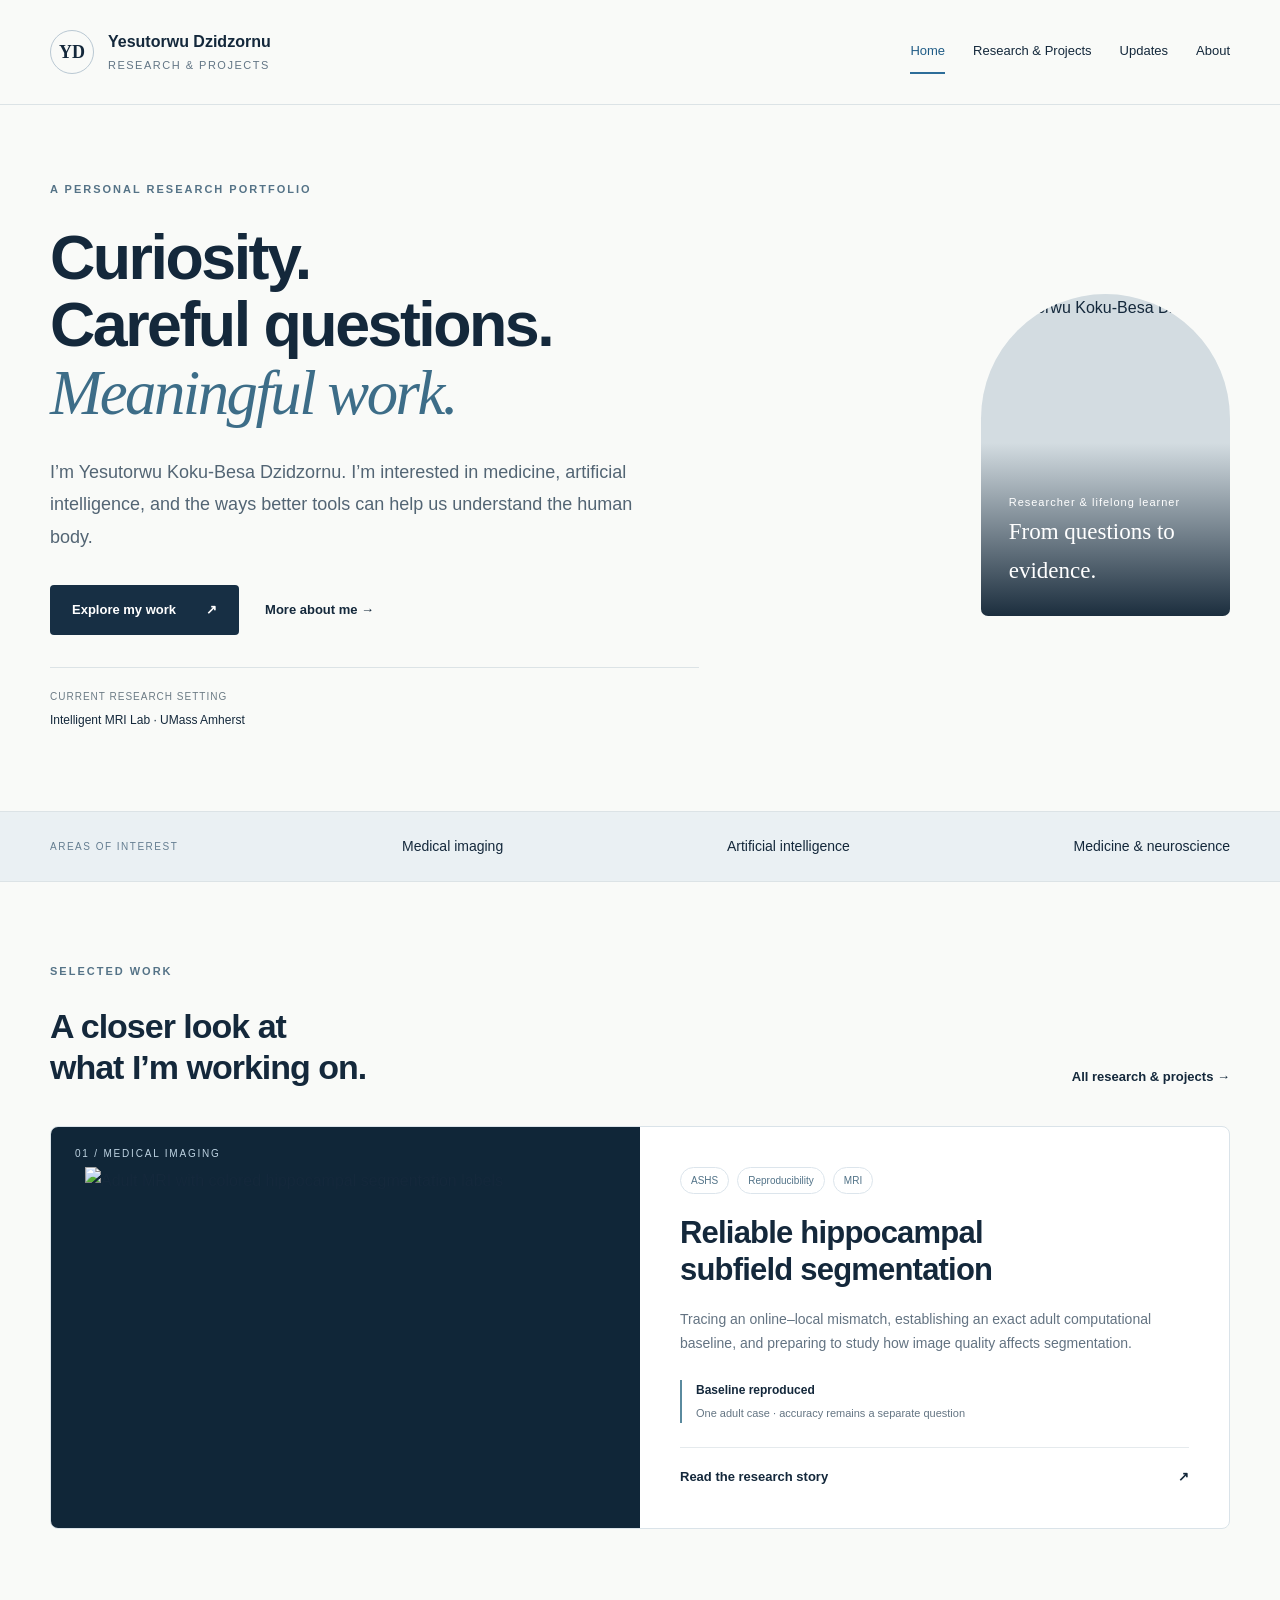
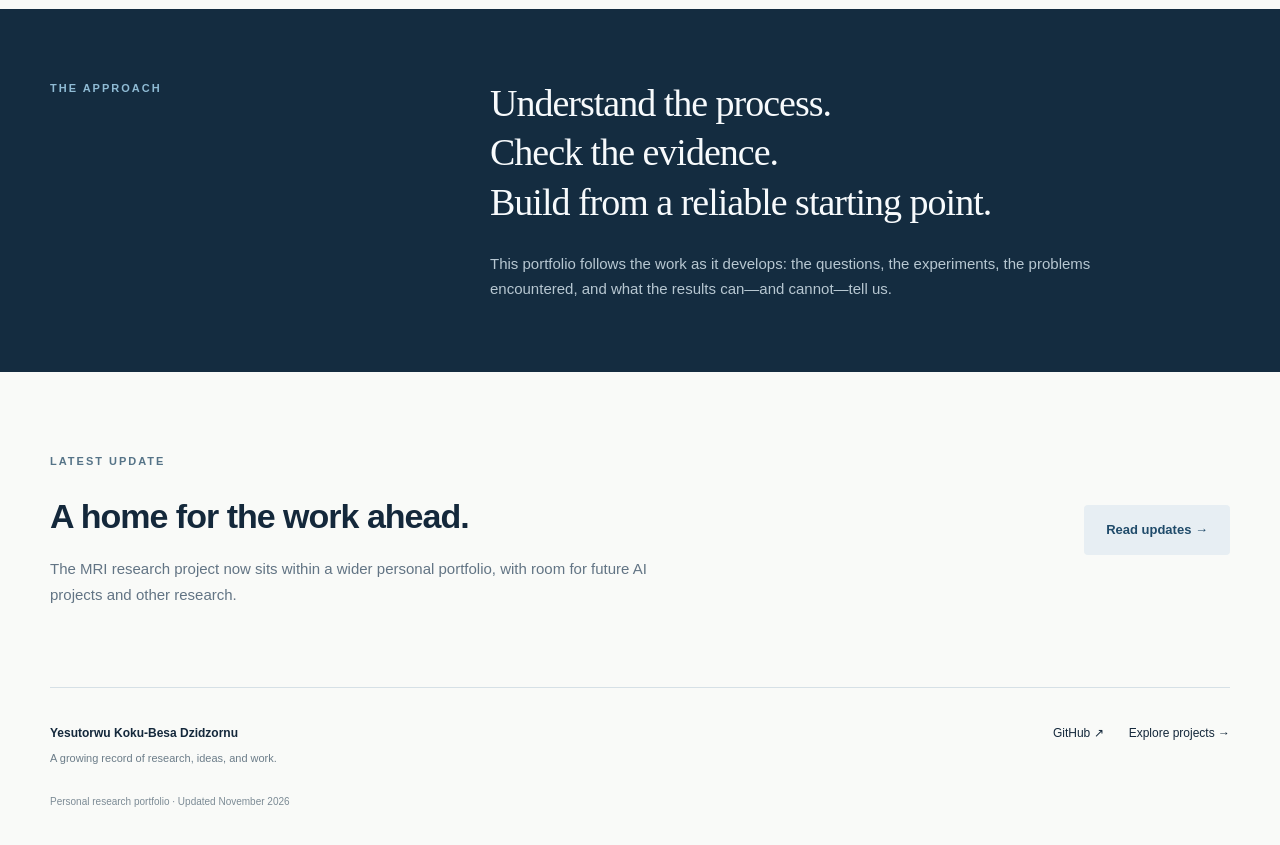
==== index.html @ c75ca109 "Publish personal research hub with projects, updates and biography" ====
<!doctype html><html lang="en"><head><meta charset="utf-8"><meta name="viewport" content="width=device-width,initial-scale=1"><title>Research & Projects | Yesutorwu Dzidzornu</title><meta name="description" content="Research and projects by Yesutorwu Koku-Besa Dzidzornu. Exploring medical imaging, computational reproducibility, and artificial intelligence."><link rel="stylesheet" href="assets/style.css"><link rel="icon" href="assets/icon.svg"><link rel="canonical" href="https://yesutorwu.github.io/"><meta property="og:title" content="Research & Projects | Yesutorwu Dzidzornu"><meta property="og:description" content="A personal home for research, projects, and progress."><meta property="og:type" content="website"><meta property="og:url" content="https://yesutorwu.github.io/"><meta property="og:image" content="https://yesutorwu.github.io/mri-segmentation-research/assets/images/yesutorwu-portrait.png"></head><body><a class="skip" href="#main">Skip to content</a><header><div class="wrap nav"><a class="brand" href="index.html"><span class="mark">YD</span><span>Yesutorwu Dzidzornu<small>Research & Projects</small></span></a><nav aria-label="Main navigation"><a href="index.html" aria-current="page">Home</a><a href="projects.html">Research & Projects</a><a href="updates.html">Updates</a><a href="about.html">About</a></nav></div></header><main id="main"><section class="wrap hero"><div><p class="eyebrow">A PERSONAL RESEARCH PORTFOLIO</p><h1>Curiosity.<br>Careful questions.<br><em>Meaningful work.</em></h1><p class="intro">I’m Yesutorwu Koku-Besa Dzidzornu. I’m interested in medicine, artificial intelligence, and the ways better tools can help us understand the human body.</p><div class="buttons"><a class="button" href="projects.html">Explore my work <span>↗</span></a><a class="text-link" href="about.html">More about me →</a></div><div class="affiliation"><span>Current research setting</span>Intelligent MRI Lab · UMass Amherst</div></div><figure class="portrait"><img src="https://yesutorwu.github.io/mri-segmentation-research/assets/images/yesutorwu-portrait.png" width="914" height="1180" alt="Yesutorwu Koku-Besa Dzidzornu"><figcaption><span>Researcher & lifelong learner</span><strong>From questions to evidence.</strong></figcaption></figure></section><div class="interest-strip"><div class="wrap"><span>AREAS OF INTEREST</span><b>Medical imaging</b><b>Artificial intelligence</b><b>Medicine & neuroscience</b></div></div><section class="wrap section"><div class="section-head"><div><p class="eyebrow">SELECTED WORK</p><h2>A closer look at<br>what I’m working on.</h2></div><a class="text-link" href="projects.html">All research & projects →</a></div><article class="project"><a class="project-image" href="https://yesutorwu.github.io/mri-segmentation-research/" aria-label="Explore the MRI segmentation research project"><img src="https://yesutorwu.github.io/mri-segmentation-research/assets/images/adult_t2_labels.png" alt="Adult MRI with colored hippocampal segmentation labels" width="750" height="460" loading="lazy"><span>01 / MEDICAL IMAGING</span></a><div class="project-copy"><div class="tags"><span>ASHS</span><span>Reproducibility</span><span>MRI</span></div><h3><a href="https://yesutorwu.github.io/mri-segmentation-research/">Reliable hippocampal<br>subfield segmentation</a></h3><p>Tracing an online–local mismatch, establishing an exact adult computational baseline, and preparing to study how image quality affects segmentation.</p><div class="result"><strong>Baseline reproduced</strong><span>One adult case · accuracy remains a separate question</span></div><a class="text-link" href="https://yesutorwu.github.io/mri-segmentation-research/">Read the research story <span>↗</span></a></div></article></section><section class="note-band"><div class="wrap note-grid"><p class="eyebrow">THE APPROACH</p><div><h2>Understand the process.<br>Check the evidence.<br>Build from a reliable starting point.</h2><p>This portfolio follows the work as it develops: the questions, the experiments, the problems encountered, and what the results can—and cannot—tell us.</p></div></div></section><section class="wrap section latest"><div><p class="eyebrow">LATEST UPDATE</p><h2>A home for the work ahead.</h2><p>The MRI research project now sits within a wider personal portfolio, with room for future AI projects and other research.</p></div><a class="button light" href="updates.html">Read updates →</a></section></main><footer class="wrap"><div><strong>Yesutorwu Koku-Besa Dzidzornu</strong><p>A growing record of research, ideas, and work.</p></div><div><a href="https://github.com/yesutorwu">GitHub ↗</a><a href="projects.html">Explore projects →</a></div><small>Personal research portfolio · Updated November 2026</small></footer></body></html>
---- assets/style.css ----
*{box-sizing:border-box}html{scroll-behavior:smooth}body{margin:0;background:#f9faf8;color:#14283b;font-family:Inter,-apple-system,BlinkMacSystemFont,"Segoe UI",sans-serif;line-height:1.7}a{color:inherit;text-decoration:none}a:hover{color:#286b9c}a:focus-visible{outline:3px solid #2b7fbd;outline-offset:5px}img{display:block;max-width:100%;height:auto}h1,h2,h3,p,figure{margin:0}p+p{margin-top:18px}.wrap{width:min(1180px,calc(100% - 64px));margin:auto}header{background:#f9faf8;border-bottom:1px solid #dce3e6}.nav{display:flex;justify-content:space-between;align-items:center;gap:30px;min-height:104px}.brand{display:flex;align-items:center;gap:14px;font-weight:650;line-height:1.35}.brand small{display:block;font-size:11px;letter-spacing:1.5px;text-transform:uppercase;font-weight:400;margin-top:6px;color:#627585}.mark{display:grid;place-items:center;width:44px;height:44px;border:1px solid #b9c8d3;border-radius:50%;font-family:Georgia,serif;font-size:18px}nav{display:flex;gap:28px;font-size:13px}nav a{padding:10px 0}nav a[aria-current]{border-bottom:2px solid #2d6d99;color:#205c86}.skip{position:absolute;top:-80px;background:white;padding:12px;z-index:5}.skip:focus{top:5px}.eyebrow{font-size:11px;letter-spacing:2px;font-weight:650;color:#557387;margin-bottom:25px}h1{font-size:clamp(40px,4.9vw,68px);line-height:1.08;letter-spacing:-2.5px;font-weight:550}h1 em{font-family:Georgia,serif;font-weight:400;color:#3d6d88}h2{font-size:34px;font-weight:550;letter-spacing:-1px;line-height:1.2}h3{font-size:31px;font-weight:550;letter-spacing:-.8px;line-height:1.2}.intro{font-size:18px;color:#536574;max-width:590px;line-height:1.8;margin-top:28px}.hero{display:grid;grid-template-columns:1.25fr .85fr;gap:90px;align-items:center;padding:75px 0 80px}.portrait{position:relative;max-width:440px;justify-self:end;overflow:hidden;border-radius:140px 140px 8px 8px;background:#d3dce1}.portrait img{width:100%}.portrait figcaption{position:absolute;bottom:0;left:0;right:0;background:linear-gradient(transparent,rgba(12,31,48,.92));padding:50px 28px 26px;color:#fff}.portrait figcaption span{display:block;font-size:11px;letter-spacing:1px}.portrait figcaption strong{font-weight:500;font-family:Georgia,serif;font-size:23px}.buttons{display:flex;align-items:center;gap:26px;margin:32px 0}.button{display:inline-flex;gap:30px;align-items:center;background:#172f44;color:white;padding:14px 22px;border-radius:4px;font-size:13px;font-weight:600}.button:hover{background:#286b9c;color:white}.text-link{font-size:13px;font-weight:650;display:inline-block}.affiliation{border-top:1px solid #dce3e6;padding-top:20px;font-size:12px}.affiliation span{display:block;font-size:10px;color:#6c7b85;letter-spacing:1px;text-transform:uppercase;margin-bottom:5px}.interest-strip{background:#eaf0f3;border-top:1px solid #dce3e6;border-bottom:1px solid #dce3e6}.interest-strip .wrap{display:flex;align-items:center;justify-content:space-between;gap:20px;padding-block:23px}.interest-strip span{font-size:10px;letter-spacing:1.5px;color:#647d90}.interest-strip b{font-size:14px;font-weight:500}.section{padding-top:80px;padding-bottom:80px}.section-head{display:flex;justify-content:space-between;align-items:end;margin-bottom:38px}.project{display:grid;grid-template-columns:1fr 1fr;border:1px solid #dae3e9;border-radius:8px;overflow:hidden;background:white}.project-image{position:relative;display:flex;align-items:center;background:#102638;padding:34px}.project-image img{width:100%;height:auto;max-height:370px;object-fit:contain}.project-image>span{position:absolute;top:18px;left:24px;font-size:10px;letter-spacing:1.8px;color:#bdd2e1}.project-copy{padding:40px}.tags{display:flex;flex-wrap:wrap;gap:8px;margin-bottom:20px}.tags span{padding:4px 10px;border:1px solid #dce5ec;border-radius:20px;font-size:10px;color:#527388}.project-copy p{font-size:14px;margin-top:20px;color:#637382}.result{border-left:2px solid #5a8a9e;padding-left:14px;margin:24px 0}.result strong{display:block;font-size:12px;font-weight:600}.result span{display:block;font-size:11px;color:#647583;margin-top:4px}.project-copy .text-link{display:flex;justify-content:space-between;border-top:1px solid #e5eaed;padding-top:18px}.note-band{background:#142c40;color:#f7fafc;padding:70px 0}.note-grid{display:grid;grid-template-columns:1fr 2fr;gap:70px}.note-band .eyebrow{color:#8fbbd4}.note-band h2{font-family:Georgia,serif;font-weight:400;font-size:38px;line-height:1.3}.note-band p:not(.eyebrow){color:#b7c7d1;margin-top:24px;max-width:650px;font-size:15px}.latest{display:flex;align-items:center;justify-content:space-between;gap:50px}.latest p:not(.eyebrow){max-width:650px;margin-top:20px;color:#627484;font-size:15px}.button.light{background:#e7eef3;color:#204b6a;white-space:nowrap}footer{border-top:1px solid #d6e0e6;padding:35px 0;display:grid;grid-template-columns:1fr auto;gap:25px;font-size:12px}footer p{font-size:11px;color:#6c7d89;margin-top:5px}footer a{margin-left:25px}footer small{grid-column:1/-1;font-size:10px;color:#7c8b95}.page-head{padding-top:75px;padding-bottom:20px}.projects-list{padding-top:40px}.future{display:flex;gap:32px;align-items:center;border-top:1px solid #dbe3e9;margin-top:60px;padding-top:35px}.future-number{font-size:10px;letter-spacing:2px;color:#678195}.future h2{font-size:25px}.future p{color:#697b88;font-size:14px;max-width:720px;margin-top:12px}.future-arrow{font-size:36px;margin-left:auto;color:#8ea5b4}.about-grid{display:grid;grid-template-columns:.9fr 1.1fr;gap:85px;align-items:start}.about-grid .portrait{justify-self:start}.about-grid p:not(.intro):not(.eyebrow){margin-top:22px;color:#627484;font-size:15px}.about-grid .text-link{margin-top:28px}.facts{display:grid;grid-template-columns:repeat(3,1fr);border-top:1px solid #d6e0e6;padding-top:35px;padding-bottom:65px;gap:35px}.facts span{font-size:10px;letter-spacing:1.5px;color:#688094}.facts h2{font-size:23px;margin:15px 0}.facts p{color:#617684;font-size:14px}.updates{padding:30px 0 80px}.updates article{display:grid;grid-template-columns:200px 1fr;gap:50px;border-top:1px solid #d6e0e6;padding:38px 0}.date{font-size:11px;letter-spacing:1px}.date span{display:block;color:#7e929f;font-size:9px;margin-top:10px}.updates h2{font-size:28px}.updates p{margin-top:20px;font-size:15px;color:#617584;max-width:750px}.updates .text-link{margin-top:22px}@media(max-width:850px){.wrap{width:calc(100% - 40px)}.nav{flex-wrap:wrap;gap:10px;padding:20px 0}nav{width:100%;justify-content:space-between;gap:12px;font-size:12px}.hero{gap:35px;padding:45px 0 55px}.hero h1{font-size:46px}.intro{font-size:16px}.buttons{flex-wrap:wrap;gap:15px}.portrait{border-radius:80px 80px 6px 6px}.project-copy{padding:25px}h3{font-size:25px}.project-image{padding:20px}.note-grid{gap:30px;grid-template-columns:.7fr 2fr}.about-grid{gap:35px}.interest-strip .wrap{flex-wrap:wrap}.interest-strip span{width:100%}.latest{align-items:start;flex-direction:column;gap:25px}}@media(max-width:580px){h1{font-size:45px;letter-spacing:-1.5px}.hero{grid-template-columns:1fr}.hero h1{font-size:48px}.portrait{max-width:340px;justify-self:center;width:100%}.hero .portrait{margin-top:10px}.section{padding-top:50px;padding-bottom:50px}h2{font-size:29px}.section-head{display:block}.section-head>a{margin-top:20px}.project{grid-template-columns:1fr}.project-image{min-height:250px;padding:35px 25px 20px}.project-image img{max-height:280px}.project-copy{padding:28px}.interest-strip b{font-size:12px}.note-grid{grid-template-columns:1fr;gap:10px}.note-band{padding:45px 0}.note-band h2{font-size:29px}.note-band .eyebrow{margin-bottom:10px}.about-grid{grid-template-columns:1fr}.about-grid .portrait{max-width:280px;justify-self:center}.facts{grid-template-columns:1fr;gap:30px}.facts>div{border-bottom:1px solid #d6e0e6;padding-bottom:20px}.updates article{grid-template-columns:1fr;gap:18px}.date span{display:inline-block;margin:0 0 0 15px}.updates h2{font-size:25px}.future{align-items:start;gap:15px}.future-number{padding-top:8px}.future-arrow{display:none}.page-head{padding-top:45px}footer{grid-template-columns:1fr}footer a{margin:0 25px 0 0}}@media(prefers-reduced-motion:reduce){html{scroll-behavior:auto}}
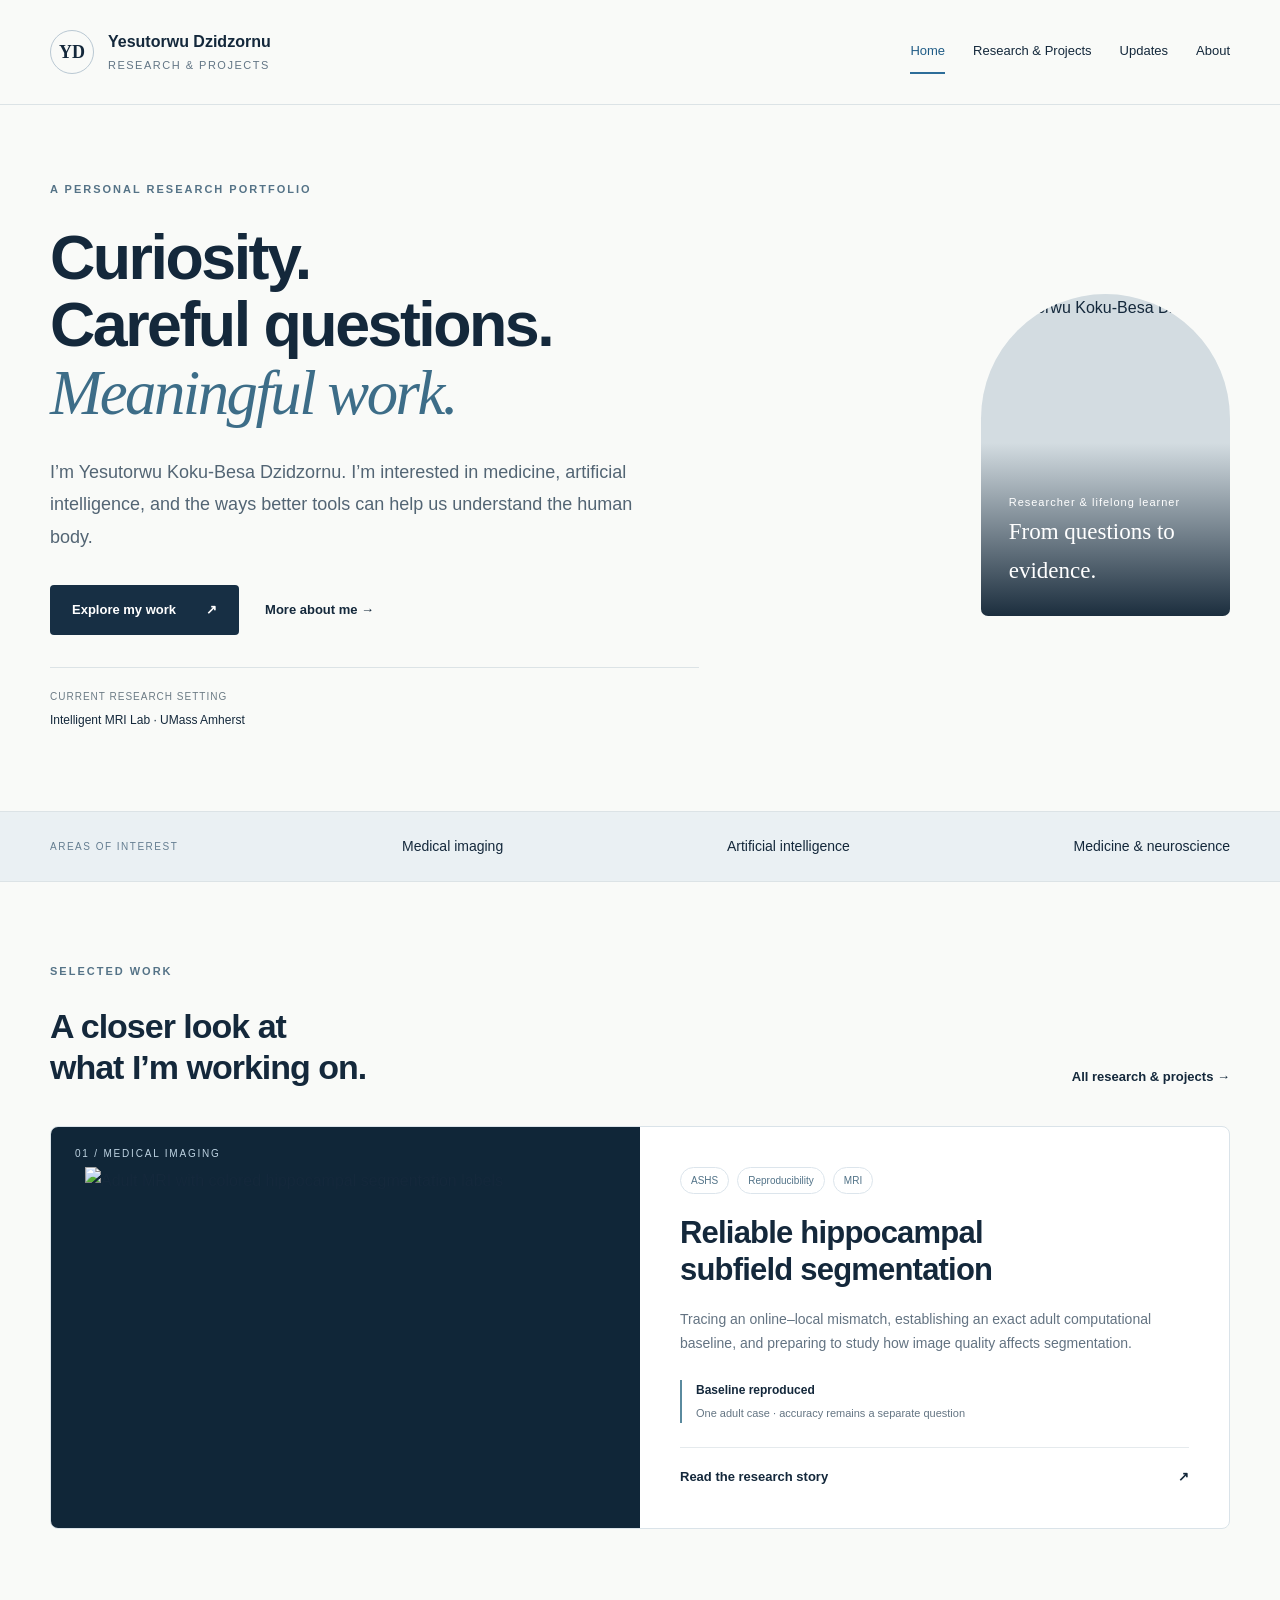
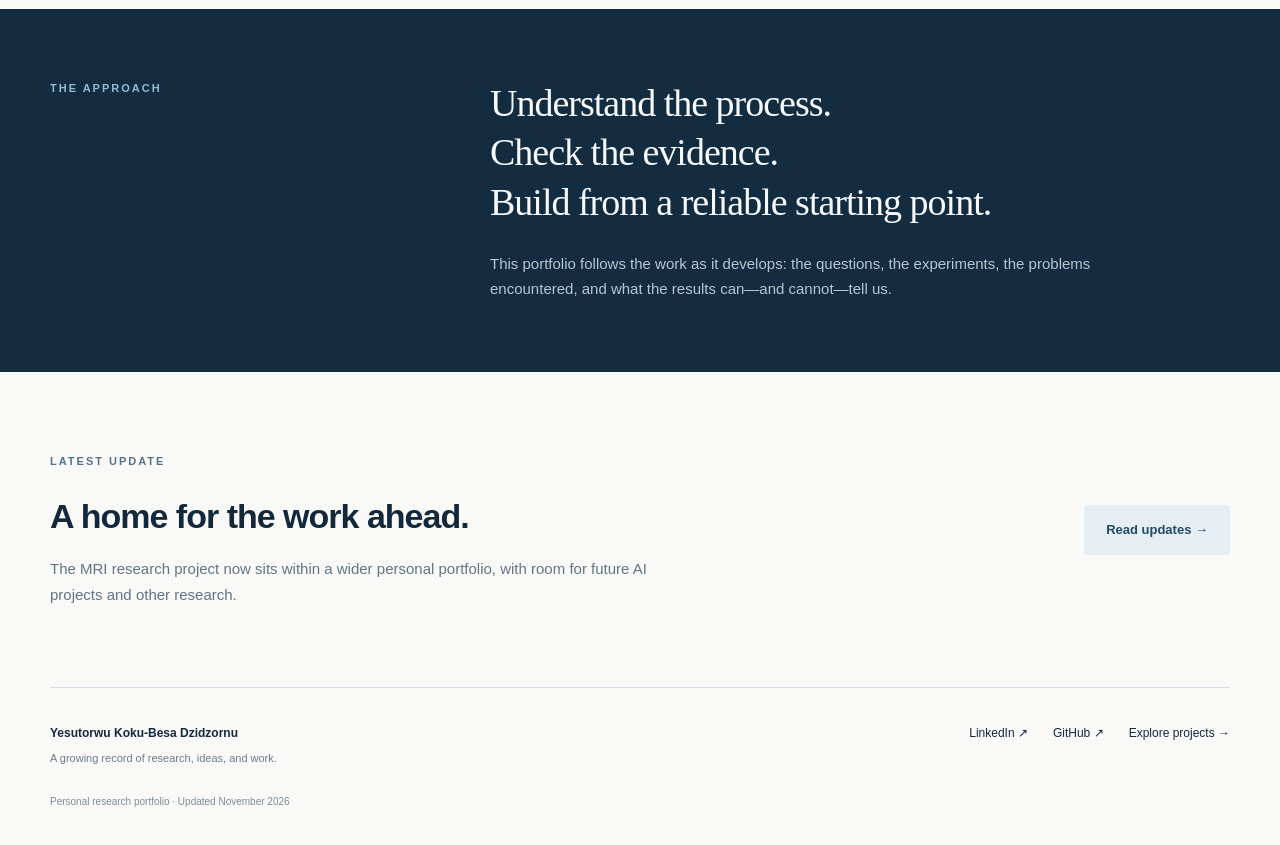
==== commit c5c1f46d: "Add LinkedIn and GitHub profile links" ====
--- a/index.html
+++ b/index.html
@@ -1 +1 @@
-<!doctype html><html lang="en"><head><meta charset="utf-8"><meta name="viewport" content="width=device-width,initial-scale=1"><title>Research & Projects | Yesutorwu Dzidzornu</title><meta name="description" content="Research and projects by Yesutorwu Koku-Besa Dzidzornu. Exploring medical imaging, computational reproducibility, and artificial intelligence."><link rel="stylesheet" href="assets/style.css"><link rel="icon" href="assets/icon.svg"><link rel="canonical" href="https://yesutorwu.github.io/"><meta property="og:title" content="Research & Projects | Yesutorwu Dzidzornu"><meta property="og:description" content="A personal home for research, projects, and progress."><meta property="og:type" content="website"><meta property="og:url" content="https://yesutorwu.github.io/"><meta property="og:image" content="https://yesutorwu.github.io/mri-segmentation-research/assets/images/yesutorwu-portrait.png"></head><body><a class="skip" href="#main">Skip to content</a><header><div class="wrap nav"><a class="brand" href="index.html"><span class="mark">YD</span><span>Yesutorwu Dzidzornu<small>Research & Projects</small></span></a><nav aria-label="Main navigation"><a href="index.html" aria-current="page">Home</a><a href="projects.html">Research & Projects</a><a href="updates.html">Updates</a><a href="about.html">About</a></nav></div></header><main id="main"><section class="wrap hero"><div><p class="eyebrow">A PERSONAL RESEARCH PORTFOLIO</p><h1>Curiosity.<br>Careful questions.<br><em>Meaningful work.</em></h1><p class="intro">I’m Yesutorwu Koku-Besa Dzidzornu. I’m interested in medicine, artificial intelligence, and the ways better tools can help us understand the human body.</p><div class="buttons"><a class="button" href="projects.html">Explore my work <span>↗</span></a><a class="text-link" href="about.html">More about me →</a></div><div class="affiliation"><span>Current research setting</span>Intelligent MRI Lab · UMass Amherst</div></div><figure class="portrait"><img src="https://yesutorwu.github.io/mri-segmentation-research/assets/images/yesutorwu-portrait.png" width="914" height="1180" alt="Yesutorwu Koku-Besa Dzidzornu"><figcaption><span>Researcher & lifelong learner</span><strong>From questions to evidence.</strong></figcaption></figure></section><div class="interest-strip"><div class="wrap"><span>AREAS OF INTEREST</span><b>Medical imaging</b><b>Artificial intelligence</b><b>Medicine & neuroscience</b></div></div><section class="wrap section"><div class="section-head"><div><p class="eyebrow">SELECTED WORK</p><h2>A closer look at<br>what I’m working on.</h2></div><a class="text-link" href="projects.html">All research & projects →</a></div><article class="project"><a class="project-image" href="https://yesutorwu.github.io/mri-segmentation-research/" aria-label="Explore the MRI segmentation research project"><img src="https://yesutorwu.github.io/mri-segmentation-research/assets/images/adult_t2_labels.png" alt="Adult MRI with colored hippocampal segmentation labels" width="750" height="460" loading="lazy"><span>01 / MEDICAL IMAGING</span></a><div class="project-copy"><div class="tags"><span>ASHS</span><span>Reproducibility</span><span>MRI</span></div><h3><a href="https://yesutorwu.github.io/mri-segmentation-research/">Reliable hippocampal<br>subfield segmentation</a></h3><p>Tracing an online–local mismatch, establishing an exact adult computational baseline, and preparing to study how image quality affects segmentation.</p><div class="result"><strong>Baseline reproduced</strong><span>One adult case · accuracy remains a separate question</span></div><a class="text-link" href="https://yesutorwu.github.io/mri-segmentation-research/">Read the research story <span>↗</span></a></div></article></section><section class="note-band"><div class="wrap note-grid"><p class="eyebrow">THE APPROACH</p><div><h2>Understand the process.<br>Check the evidence.<br>Build from a reliable starting point.</h2><p>This portfolio follows the work as it develops: the questions, the experiments, the problems encountered, and what the results can—and cannot—tell us.</p></div></div></section><section class="wrap section latest"><div><p class="eyebrow">LATEST UPDATE</p><h2>A home for the work ahead.</h2><p>The MRI research project now sits within a wider personal portfolio, with room for future AI projects and other research.</p></div><a class="button light" href="updates.html">Read updates →</a></section></main><footer class="wrap"><div><strong>Yesutorwu Koku-Besa Dzidzornu</strong><p>A growing record of research, ideas, and work.</p></div><div><a href="https://github.com/yesutorwu">GitHub ↗</a><a href="projects.html">Explore projects →</a></div><small>Personal research portfolio · Updated November 2026</small></footer></body></html>+<!doctype html><html lang="en"><head><meta charset="utf-8"><meta name="viewport" content="width=device-width,initial-scale=1"><title>Research & Projects | Yesutorwu Dzidzornu</title><meta name="description" content="Research and projects by Yesutorwu Koku-Besa Dzidzornu. Exploring medical imaging, computational reproducibility, and artificial intelligence."><link rel="stylesheet" href="assets/style.css"><link rel="icon" href="assets/icon.svg"><link rel="canonical" href="https://yesutorwu.github.io/"><meta property="og:title" content="Research & Projects | Yesutorwu Dzidzornu"><meta property="og:description" content="A personal home for research, projects, and progress."><meta property="og:type" content="website"><meta property="og:url" content="https://yesutorwu.github.io/"><meta property="og:image" content="https://yesutorwu.github.io/mri-segmentation-research/assets/images/yesutorwu-portrait.png"></head><body><a class="skip" href="#main">Skip to content</a><header><div class="wrap nav"><a class="brand" href="index.html"><span class="mark">YD</span><span>Yesutorwu Dzidzornu<small>Research & Projects</small></span></a><nav aria-label="Main navigation"><a href="index.html" aria-current="page">Home</a><a href="projects.html">Research & Projects</a><a href="updates.html">Updates</a><a href="about.html">About</a></nav></div></header><main id="main"><section class="wrap hero"><div><p class="eyebrow">A PERSONAL RESEARCH PORTFOLIO</p><h1>Curiosity.<br>Careful questions.<br><em>Meaningful work.</em></h1><p class="intro">I’m Yesutorwu Koku-Besa Dzidzornu. I’m interested in medicine, artificial intelligence, and the ways better tools can help us understand the human body.</p><div class="buttons"><a class="button" href="projects.html">Explore my work <span>↗</span></a><a class="text-link" href="about.html">More about me →</a></div><div class="affiliation"><span>Current research setting</span>Intelligent MRI Lab · UMass Amherst</div></div><figure class="portrait"><img src="https://yesutorwu.github.io/mri-segmentation-research/assets/images/yesutorwu-portrait.png" width="914" height="1180" alt="Yesutorwu Koku-Besa Dzidzornu"><figcaption><span>Researcher & lifelong learner</span><strong>From questions to evidence.</strong></figcaption></figure></section><div class="interest-strip"><div class="wrap"><span>AREAS OF INTEREST</span><b>Medical imaging</b><b>Artificial intelligence</b><b>Medicine & neuroscience</b></div></div><section class="wrap section"><div class="section-head"><div><p class="eyebrow">SELECTED WORK</p><h2>A closer look at<br>what I’m working on.</h2></div><a class="text-link" href="projects.html">All research & projects →</a></div><article class="project"><a class="project-image" href="https://yesutorwu.github.io/mri-segmentation-research/" aria-label="Explore the MRI segmentation research project"><img src="https://yesutorwu.github.io/mri-segmentation-research/assets/images/adult_t2_labels.png" alt="Adult MRI with colored hippocampal segmentation labels" width="750" height="460" loading="lazy"><span>01 / MEDICAL IMAGING</span></a><div class="project-copy"><div class="tags"><span>ASHS</span><span>Reproducibility</span><span>MRI</span></div><h3><a href="https://yesutorwu.github.io/mri-segmentation-research/">Reliable hippocampal<br>subfield segmentation</a></h3><p>Tracing an online–local mismatch, establishing an exact adult computational baseline, and preparing to study how image quality affects segmentation.</p><div class="result"><strong>Baseline reproduced</strong><span>One adult case · accuracy remains a separate question</span></div><a class="text-link" href="https://yesutorwu.github.io/mri-segmentation-research/">Read the research story <span>↗</span></a></div></article></section><section class="note-band"><div class="wrap note-grid"><p class="eyebrow">THE APPROACH</p><div><h2>Understand the process.<br>Check the evidence.<br>Build from a reliable starting point.</h2><p>This portfolio follows the work as it develops: the questions, the experiments, the problems encountered, and what the results can—and cannot—tell us.</p></div></div></section><section class="wrap section latest"><div><p class="eyebrow">LATEST UPDATE</p><h2>A home for the work ahead.</h2><p>The MRI research project now sits within a wider personal portfolio, with room for future AI projects and other research.</p></div><a class="button light" href="updates.html">Read updates →</a></section></main><footer class="wrap"><div><strong>Yesutorwu Koku-Besa Dzidzornu</strong><p>A growing record of research, ideas, and work.</p></div><div><a href="https://www.linkedin.com/in/dkbyesutorwu/">LinkedIn ↗</a><a href="https://github.com/yesutorwu">GitHub ↗</a><a href="projects.html">Explore projects →</a></div><small>Personal research portfolio · Updated November 2026</small></footer></body></html>
